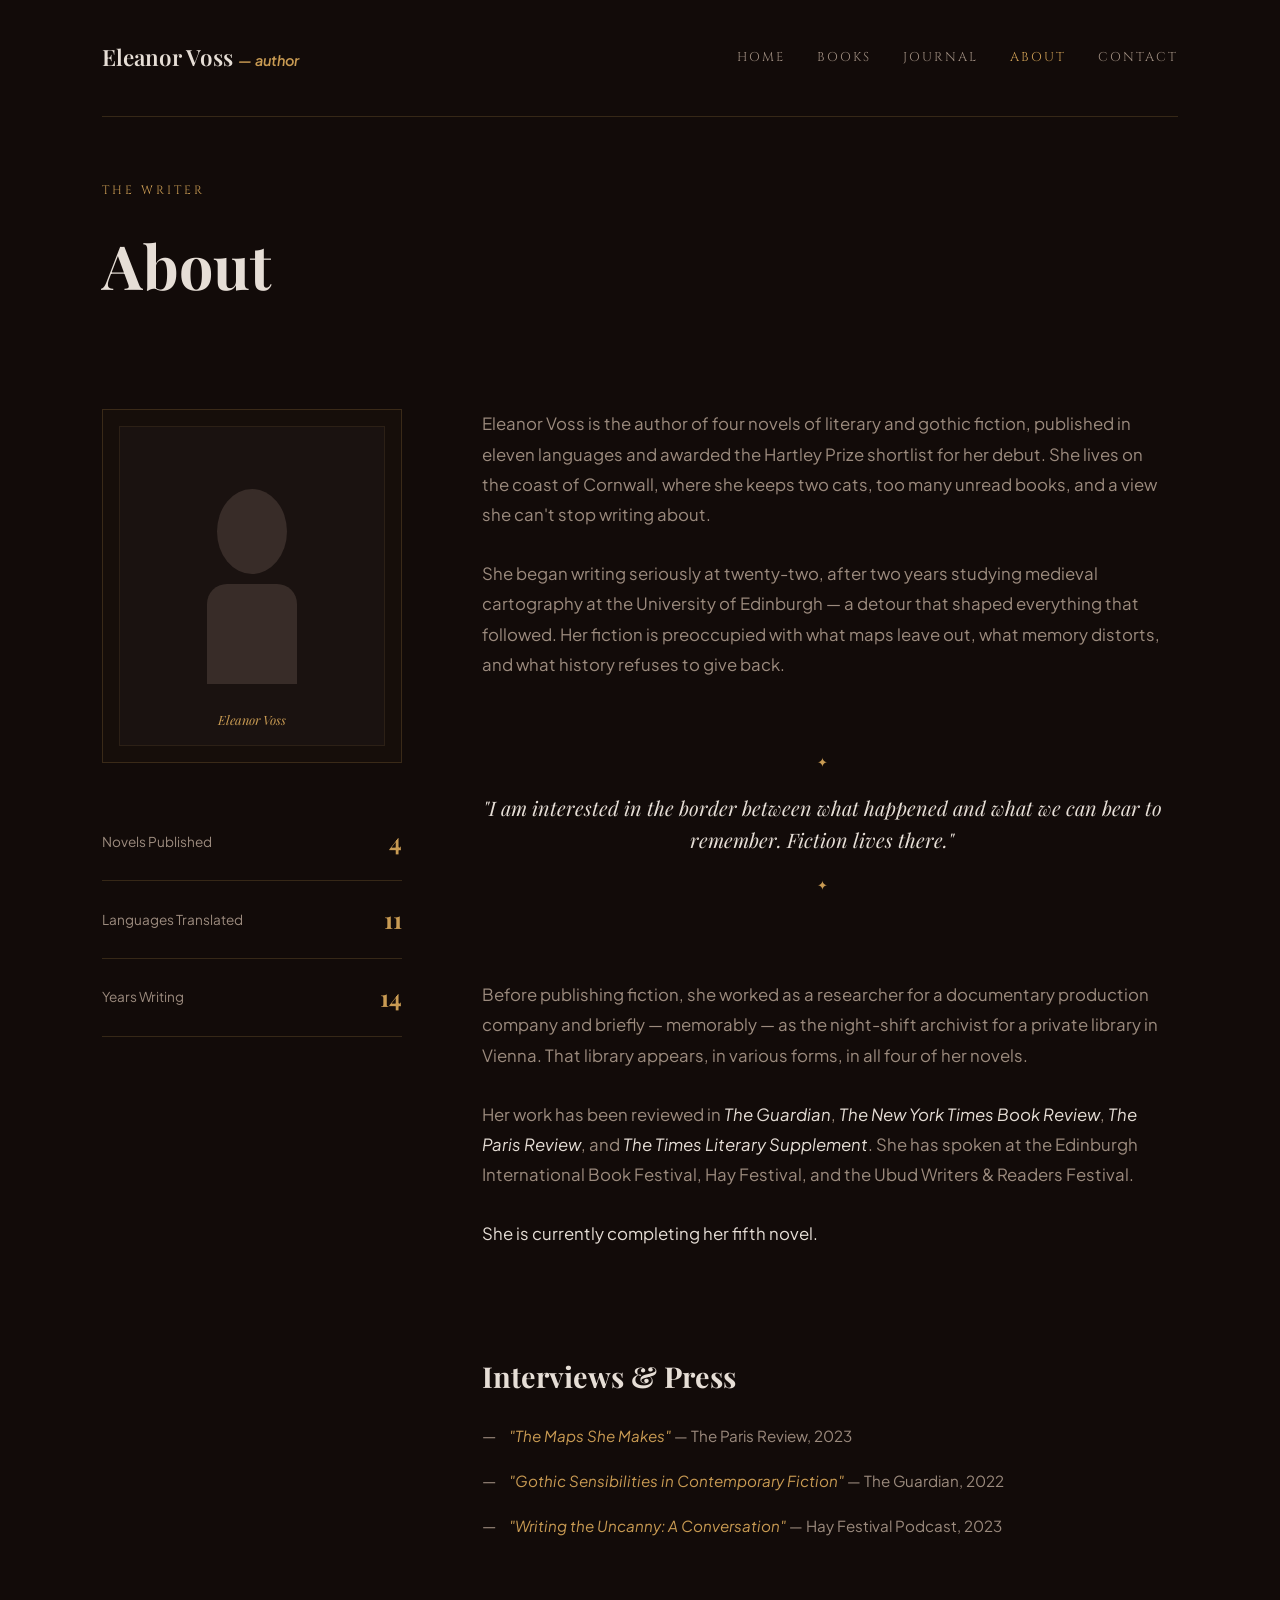
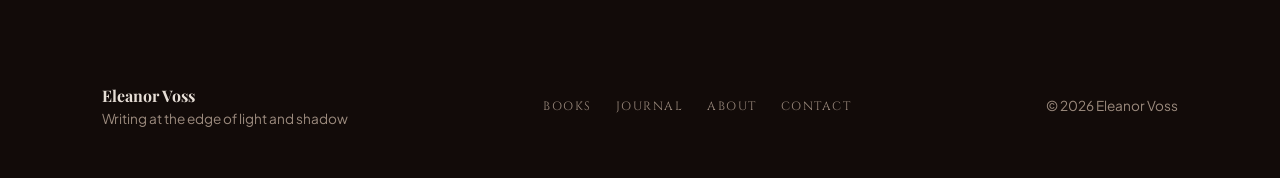
==== about.html @ 57154114 "Add About page and styled layout" ====
<!DOCTYPE html>
<html lang="en">
<head>
    <meta charset="UTF-8">
    <meta name="viewport" content="width=device-width, initial-scale=1.0">
    <title>About — Eleanor Voss</title>
    <link rel="stylesheet" href="style.css">
</head>
<body>

    <!-- Main Navigation Header -->
    <header class="navbar">
        <div class="logo">
            <a href="index.html">Eleanor Voss <span class="subtitle">— author</span></a>
        </div>
        <nav class="nav-links">
            <a href="index.html">HOME</a>
            <a href="books.html">BOOKS</a>
            <a href="journal.html">JOURNAL</a>
            <a href="about.html" class="active">ABOUT</a>
            <a href="contact.html">CONTACT</a>
        </nav>
    </header>

    <main>
        <!-- Page Header -->
        <section class="page-header">
            <span class="eyebrow">THE WRITER</span>
            <h1>About</h1>
        </section>

        <!-- About Layout Grid -->
        <section class="about-grid">
            
            <!-- Left Sidebar: Portrait & Stats -->
            <aside class="about-sidebar">
                <div class="portrait-frame">
                    <div class="portrait-placeholder">
                        <div class="silhouette-head"></div>
                        <div class="silhouette-body"></div>
                        <span class="portrait-label">Eleanor Voss</span>
                    </div>
                </div>

                <div class="stats-container">
                    <div class="stat-item">
                        <span class="stat-label">Novels Published</span>
                        <span class="stat-value">4</span>
                    </div>
                    <div class="stat-item">
                        <span class="stat-label">Languages Translated</span>
                        <span class="stat-value">11</span>
                    </div>
                    <div class="stat-item">
                        <span class="stat-label">Years Writing</span>
                        <span class="stat-value">14</span>
                    </div>
                </div>
            </aside>

            <!-- Right Content: Biography & Press -->
            <article class="about-content">
                <p class="bio-paragraph">
                    Eleanor Voss is the author of four novels of literary and gothic fiction, published in eleven languages and awarded the Hartley Prize shortlist for her debut. She lives on the coast of Cornwall, where she keeps two cats, too many unread books, and a view she can't stop writing about.
                </p>

                <p class="bio-paragraph">
                    She began writing seriously at twenty-two, after two years studying medieval cartography at the University of Edinburgh — a detour that shaped everything that followed. Her fiction is preoccupied with what maps leave out, what memory distorts, and what history refuses to give back.
                </p>

                <!-- Centered Quote Block -->
                <div class="content-quote-block">
                    <span class="divider-icon">✦</span>
                    <blockquote>
                        "I am interested in the border between what happened and what we can bear to remember. Fiction lives there."
                    </blockquote>
                    <span class="divider-icon">✦</span>
                </div>

                <p class="bio-paragraph">
                    Before publishing fiction, she worked as a researcher for a documentary production company and briefly — memorably — as the night-shift archivist for a private library in Vienna. That library appears, in various forms, in all four of her novels.
                </p>

                <p class="bio-paragraph">
                    Her work has been reviewed in <em>The Guardian</em>, <em>The New York Times Book Review</em>, <em>The Paris Review</em>, and <em>The Times Literary Supplement</em>. She has spoken at the Edinburgh International Book Festival, Hay Festival, and the Ubud Writers & Readers Festival.
                </p>

                <p class="bio-paragraph current-project">
                    She is currently completing her fifth novel.
                </p>

                <!-- Press Section -->
                <section class="press-section">
                    <h2>Interviews & Press</h2>
                    <ul class="press-list">
                        <li>
                            <span class="dash">—</span>
                            <a href="#"><em>"The Maps She Makes"</em> — The Paris Review, 2023</a>
                        </li>
                        <li>
                            <span class="dash">—</span>
                            <a href="#"><em>"Gothic Sensibilities in Contemporary Fiction"</em> — The Guardian, 2022</a>
                        </li>
                        <li>
                            <span class="dash">—</span>
                            <a href="#"><em>"Writing the Uncanny: A Conversation"</em> — Hay Festival Podcast, 2023</a>
                        </li>
                    </ul>
                </section>
            </article>

        </section>
    </main>

    <!-- Site Footer -->
    <footer class="site-footer">
        <div class="footer-brand">
            <h3>Eleanor Voss</h3>
            <p>Writing at the edge of light and shadow</p>
        </div>
        <nav class="footer-nav">
            <a href="books.html">BOOKS</a>
            <a href="journal.html">JOURNAL</a>
            <a href="about.html">ABOUT</a>
            <a href="contact.html">CONTACT</a>
        </nav>
        <div class="footer-copyright">
            <p>&copy; 2026 Eleanor Voss</p>
        </div>
    </footer>

</body>
</html>
---- style.css ----
/* Google Fonts Import */
@import url('https://fonts.googleapis.com/css2?family=Cinzel:wght@400;600;700&family=Playfair+Display:ital,wght@0,400;0,600;1,400&family=Plus+Jakarta+Sans:wght@300;400;500&display=swap');

/* Global Reset & Theme Variables */
:root {
    --bg-color: #120b09;
    --card-bg: #1c120e;
    --text-primary: #e6ded6;
    --text-muted: #9c8b7e;
    --accent-gold: #c99b53;
    --accent-gold-hover: #e0b268;
    --border-color: rgba(201, 155, 83, 0.2);
    --font-heading: 'Playfair Display', Georgia, serif;
    --font-subheading: 'Cinzel', serif;
    --font-body: 'Plus Jakarta Sans', sans-serif;
}

* {
    margin: 0;
    padding: 0;
    box-sizing: border-box;
}

body {
    background-color: var(--bg-color);
    color: var(--text-primary);
    font-family: var(--font-body);
    line-height: 1.6;
    padding: 0 8%;
}

a {
    color: inherit;
    text-decoration: none;
    transition: all 0.3s ease;
}

/* Header & Navigation */
.navbar {
    display: flex;
    justify-content: space-between;
    align-items: center;
    padding: 2.5rem 0;
    border-bottom: 1px solid var(--border-color);
}

.logo a {
    font-family: var(--font-heading);
    font-size: 1.4rem;
    font-weight: 600;
}

.logo .subtitle {
    font-family: var(--font-body);
    font-size: 0.9rem;
    color: var(--accent-gold);
    font-style: italic;
}

.nav-links {
    display: flex;
    gap: 2rem;
}

.nav-links a {
    font-family: var(--font-subheading);
    font-size: 0.8rem;
    letter-spacing: 2px;
    color: var(--text-muted);
}

.nav-links a:hover,
.nav-links a.active {
    color: var(--accent-gold);
}

/* Hero Section */
.hero {
    display: grid;
    grid-template-columns: 1.2fr 0.8fr;
    gap: 4rem;
    padding: 5rem 0;
    align-items: center;
}

.eyebrow {
    font-family: var(--font-subheading);
    font-size: 0.75rem;
    letter-spacing: 3px;
    color: var(--accent-gold);
    display: block;
    margin-bottom: 1rem;
}

.hero-text h1 {
    font-family: var(--font-heading);
    font-size: 4.5rem;
    line-height: 1.05;
    margin-bottom: 1.5rem;
    color: var(--text-primary);
}

.bio-intro {
    font-size: 1.1rem;
    color: var(--text-muted);
    max-width: 500px;
    margin-bottom: 2.5rem;
}

.cta-buttons {
    display: flex;
    gap: 1.2rem;
    margin-bottom: 3rem;
}

.btn {
    padding: 0.8rem 1.8rem;
    font-family: var(--font-subheading);
    font-size: 0.75rem;
    letter-spacing: 2px;
    border: 1px solid var(--accent-gold);
    cursor: pointer;
}

.btn-primary {
    background-color: var(--accent-gold);
    color: var(--bg-color);
    font-weight: 700;
}

.btn-primary:hover {
    background-color: var(--accent-gold-hover);
}

.btn-secondary {
    background-color: transparent;
    color: var(--accent-gold);
}

.btn-secondary:hover {
    background-color: rgba(201, 155, 83, 0.1);
}

/* Hero Testimonial */
.hero-testimonial {
    border-top: 1px solid var(--border-color);
    padding-top: 2rem;
    max-width: 450px;
}

.divider-icon {
    color: var(--accent-gold);
    font-size: 0.8rem;
    display: block;
    margin-bottom: 0.8rem;
}

blockquote {
    font-family: var(--font-heading);
    font-style: italic;
    color: var(--text-muted);
    font-size: 1rem;
    margin-bottom: 0.5rem;
}

cite {
    font-size: 0.85rem;
    color: var(--text-muted);
}

/* Hero Featured Book Card */
.featured-card {
    background-color: var(--card-bg);
    border: 1px solid var(--border-color);
    padding: 2rem;
    text-align: center;
    border-radius: 4px;
}

.book-cover-placeholder {
    width: 100%;
    height: 320px;
    background: linear-gradient(135deg, #1b3a30, #0d211a);
    border: 1px dashed var(--accent-gold);
    margin-bottom: 1.5rem;
    border-radius: 2px;
}

.badge {
    background-color: rgba(201, 155, 83, 0.15);
    color: var(--accent-gold);
    font-family: var(--font-subheading);
    font-size: 0.65rem;
    padding: 0.3rem 0.8rem;
    letter-spacing: 2px;
    display: inline-block;
    margin-bottom: 1rem;
}

.featured-card h3 {
    font-family: var(--font-heading);
    font-size: 1.4rem;
    margin-bottom: 0.3rem;
}

.featured-card .category {
    display: block;
    font-size: 0.85rem;
    color: var(--text-muted);
    font-style: italic;
    margin-bottom: 1rem;
}

.read-more {
    font-size: 0.85rem;
    color: var(--accent-gold);
}

/* Works Section */
.works-section {
    padding: 5rem 0;
    border-top: 1px solid var(--border-color);
}

.section-header {
    display: flex;
    justify-content: space-between;
    align-items: flex-end;
    margin-bottom: 3rem;
}

.section-header h2 {
    font-family: var(--font-heading);
    font-size: 2.2rem;
}

.view-all {
    color: var(--accent-gold);
    font-size: 0.85rem;
}

.works-grid {
    display: grid;
    grid-template-columns: repeat(3, 1fr);
    gap: 2rem;
}

.work-card {
    background-color: var(--card-bg);
    border: 1px solid var(--border-color);
    padding: 1.5rem;
    display: flex;
    gap: 1.2rem;
    align-items: center;
}

.card-thumb {
    width: 70px;
    height: 90px;
    background: linear-gradient(135deg, #1f2a44, #0f1626);
    border: 1px solid var(--border-color);
    flex-shrink: 0;
}

.genre {
    font-size: 0.75rem;
    color: var(--accent-gold);
    display: block;
    margin-bottom: 0.2rem;
}

.work-card h4 {
    font-family: var(--font-heading);
    font-size: 1.1rem;
    margin-bottom: 0.3rem;
}

.year {
    font-size: 0.8rem;
    color: var(--text-muted);
}

/* Quote Banner */
.quote-banner {
    text-align: center;
    padding: 6rem 2rem;
    border-top: 1px solid var(--border-color);
    border-bottom: 1px solid var(--border-color);
    margin: 4rem 0;
}

.quote-banner blockquote {
    font-size: 1.8rem;
    max-width: 700px;
    margin: 1rem auto;
    color: var(--text-primary);
}

/* Footer */
.site-footer {
    display: flex;
    justify-content: space-between;
    align-items: center;
    padding: 3rem 0;
    color: var(--text-muted);
    font-size: 0.85rem;
}

.footer-brand h3 {
    font-family: var(--font-heading);
    color: var(--text-primary);
}

.footer-nav {
    display: flex;
    gap: 1.5rem;
}

.footer-nav a {
    font-family: var(--font-subheading);
    font-size: 0.75rem;
    letter-spacing: 1.5px;
}

/* Mobile Responsive */
@media (max-width: 900px) {
    .hero, .works-grid {
        grid-template-columns: 1fr;
    }
    .hero-text h1 {
        font-size: 3rem;
    }
    .site-footer, .navbar {
        flex-direction: column;
        gap: 1.5rem;
        text-align: center;
    }
}

/* ==========================================================================
   BOOKS PAGE SPECIFIC STYLES
   ========================================================================== */

/* Page Header */
.page-header {
    padding: 4rem 0 3rem;
}

.page-header h1 {
    font-family: var(--font-heading);
    font-size: 3.8rem;
    margin-bottom: 1rem;
}

.page-intro {
    font-size: 1.1rem;
    color: var(--text-muted);
    max-width: 550px;
}

/* Books Showcase & Alternating Layout */
.books-showcase {
    display: flex;
    flex-direction: column;
    gap: 6rem;
    padding: 3rem 0;
}

.book-item {
    display: flex;
    align-items: center;
    gap: 4rem;
}

.book-item.reverse {
    flex-direction: row-reverse;
}

/* Book Covers */
.book-cover {
    width: 220px;
    height: 330px;
    flex-shrink: 0;
    border: 1px solid var(--border-color);
    box-shadow: 0 10px 30px rgba(0, 0, 0, 0.5);
    border-radius: 3px;
}

.blue-cover { background: linear-gradient(135deg, #182b3a, #0b151e); }
.crimson-cover { background: linear-gradient(135deg, #3d1419, #1c080a); }
.dark-purple-cover { background: linear-gradient(135deg, #221c38, #0e0a1a); }
.green-cover { background: linear-gradient(135deg, #132b21, #08140e); }

/* Book Details Typography */
.book-details {
    flex: 1;
}

.book-meta-top {
    display: flex;
    align-items: center;
    gap: 1rem;
    font-size: 0.85rem;
    margin-bottom: 0.8rem;
}

.badge-status.available {
    background-color: rgba(46, 117, 89, 0.2);
    color: #4ade80;
    border: 1px solid rgba(74, 222, 128, 0.2);
    padding: 0.2rem 0.6rem;
    font-size: 0.75rem;
    font-family: var(--font-subheading);
}

.badge-status.coming-soon {
    color: var(--accent-gold);
    font-style: italic;
    font-family: var(--font-heading);
    font-size: 0.85rem;
}

.book-genre {
    color: var(--accent-gold);
    font-style: italic;
    font-family: var(--font-heading);
}

.book-year {
    color: var(--text-muted);
}

.book-details h2 {
    font-family: var(--font-heading);
    font-size: 2.4rem;
    margin-bottom: 1rem;
}

.book-synopsis {
    color: var(--text-muted);
    font-size: 0.95rem;
    line-height: 1.7;
    margin-bottom: 1.5rem;
    max-width: 650px;
}

/* Tag Pills */
.book-tags {
    display: flex;
    flex-wrap: wrap;
    gap: 0.5rem;
    margin-bottom: 2rem;
}

.tag {
    background-color: rgba(255, 255, 255, 0.03);
    border: 1px solid rgba(255, 255, 255, 0.08);
    color: var(--text-muted);
    font-size: 0.75rem;
    padding: 0.3rem 0.8rem;
    font-style: italic;
    font-family: var(--font-heading);
}

/* Action Buttons */
.book-actions {
    display: flex;
    gap: 1rem;
}

.btn-outline {
    background: transparent;
    border: 1px solid rgba(255, 255, 255, 0.15);
    color: var(--text-primary);
    font-family: var(--font-subheading);
    font-size: 0.75rem;
    padding: 0.8rem 1.5rem;
    letter-spacing: 1.5px;
}

.btn-outline:hover {
    border-color: var(--accent-gold);
    color: var(--accent-gold);
}

/* Forthcoming Section */
.forthcoming-section {
    padding: 5rem 0;
}

.section-divider-title {
    text-align: center;
    border-bottom: 1px solid var(--border-color);
    line-height: 0.1em;
    margin: 3rem 0 4rem;
}

.section-divider-title span {
    background: var(--bg-color);
    padding: 0 1.5rem;
    font-family: var(--font-subheading);
    color: var(--accent-gold);
    font-size: 0.8rem;
    letter-spacing: 3px;
}

.forthcoming-card {
    background-color: var(--card-bg);
    border: 1px solid var(--border-color);
    padding: 2.5rem;
    display: flex;
    gap: 2.5rem;
    align-items: center;
    max-width: 800px;
}

.forthcoming-meta {
    display: block;
    color: var(--accent-gold);
    font-style: italic;
    font-size: 0.85rem;
    margin-bottom: 1rem;
}

/* Responsive adjustments */
@media (max-width: 850px) {
    .book-item, 
    .book-item.reverse, 
    .forthcoming-card {
        flex-direction: column;
        align-items: flex-start;
        gap: 2rem;
    }
}

/* ==========================================================================
   JOURNAL PAGE SPECIFIC STYLES
   ========================================================================== */

.journal-feed {
    padding: 2rem 0 6rem;
}

.journal-entry {
    display: grid;
    grid-template-columns: 120px 1fr 40px;
    gap: 2rem;
    align-items: start;
    padding: 3rem 0;
    border-bottom: 1px solid var(--border-color);
    transition: background-color 0.3s ease;
}

.journal-entry:first-child {
    border-top: 1px solid var(--border-color);
}

/* Date Column */
.entry-date {
    display: flex;
    flex-direction: column;
    font-family: var(--font-heading);
    font-size: 0.9rem;
    color: var(--text-muted);
}

.entry-date .year {
    font-size: 0.8rem;
    color: rgba(156, 139, 126, 0.6);
}

/* Content Column */
.entry-content h2 {
    font-family: var(--font-heading);
    font-size: 1.8rem;
    margin: 0.8rem 0;
}

.entry-content h2 a {
    color: var(--text-primary);
}

.entry-content h2 a:hover {
    color: var(--accent-gold);
}

.entry-excerpt {
    color: var(--text-muted);
    font-size: 0.95rem;
    line-height: 1.7;
    max-width: 680px;
}

/* Arrow Column */
.entry-arrow {
    text-align: right;
    padding-top: 1rem;
}

.entry-arrow a {
    font-size: 1.2rem;
    color: var(--text-muted);
}

.journal-entry:hover .entry-arrow a {
    color: var(--accent-gold);
}

/* Responsive Layout */
@media (max-width: 768px) {
    .journal-entry {
        grid-template-columns: 1fr;
        gap: 1rem;
    }

    .entry-arrow {
        display: none;
    }
}

/* ==========================================================================
   ABOUT PAGE SPECIFIC STYLES
   ========================================================================== */

.about-grid {
    display: grid;
    grid-template-columns: 300px 1fr;
    gap: 5rem;
    padding: 2rem 0 6rem;
}

/* Sidebar Portrait & Frame */
.portrait-frame {
    border: 1px solid var(--border-color);
    padding: 1rem;
    background-color: rgba(28, 18, 14, 0.4);
    margin-bottom: 2.5rem;
}

.portrait-placeholder {
    width: 100%;
    height: 320px;
    background-color: #1a1210;
    border: 1px solid rgba(201, 155, 83, 0.1);
    display: flex;
    flex-direction: column;
    align-items: center;
    justify-content: center;
    position: relative;
    overflow: hidden;
}

.silhouette-head {
    width: 70px;
    height: 85px;
    background-color: #382c28;
    border-radius: 50%;
    margin-bottom: 10px;
}

.silhouette-body {
    width: 90px;
    height: 100px;
    background-color: #382c28;
    border-radius: 20px 20px 0 0;
}

.portrait-label {
    position: absolute;
    bottom: 15px;
    font-family: var(--font-heading);
    font-style: italic;
    font-size: 0.8rem;
    color: var(--accent-gold);
}

/* Stats Counter Container */
.stats-container {
    display: flex;
    flex-direction: column;
}

.stat-item {
    display: flex;
    justify-content: space-between;
    align-items: center;
    padding: 1.2rem 0;
    border-bottom: 1px solid var(--border-color);
}

.stat-label {
    font-size: 0.85rem;
    color: var(--text-muted);
}

.stat-value {
    font-family: var(--font-heading);
    font-size: 1.5rem;
    font-weight: 700;
    color: var(--accent-gold);
}

/* Bio Content Typography */
.about-content {
    max-width: 680px;
}

.bio-paragraph {
    color: var(--text-muted);
    font-size: 1.05rem;
    line-height: 1.8;
    margin-bottom: 1.8rem;
}

.bio-paragraph em {
    color: var(--text-primary);
    font-style: italic;
}

.current-project {
    color: var(--text-primary);
}

/* Centered Quote Block */
.content-quote-block {
    text-align: center;
    margin: 3.5rem 0;
    padding: 1rem 0;
}

.content-quote-block blockquote {
    font-family: var(--font-heading);
    font-style: italic;
    font-size: 1.25rem;
    color: var(--text-primary);
    line-height: 1.6;
    margin: 1.2rem 0;
}

/* Interviews & Press Section */
.press-section {
    margin-top: 4rem;
    padding-top: 2.5rem;
}

.press-section h2 {
    font-family: var(--font-heading);
    font-size: 1.8rem;
    margin-bottom: 1.5rem;
}

.press-list {
    list-style: none;
    display: flex;
    flex-direction: column;
    gap: 1.2rem;
}

.press-list li {
    display: flex;
    gap: 0.8rem;
    align-items: baseline;
}

.press-list .dash {
    color: var(--text-muted);
}

.press-list a {
    color: var(--text-muted);
    font-size: 0.95rem;
    transition: color 0.3s ease;
}

.press-list a em {
    font-style: italic;
    color: var(--accent-gold);
}

.press-list a:hover {
    color: var(--text-primary);
}

/* Responsive Grid */
@media (max-width: 850px) {
    .about-grid {
        grid-template-columns: 1fr;
        gap: 3rem;
    }
}
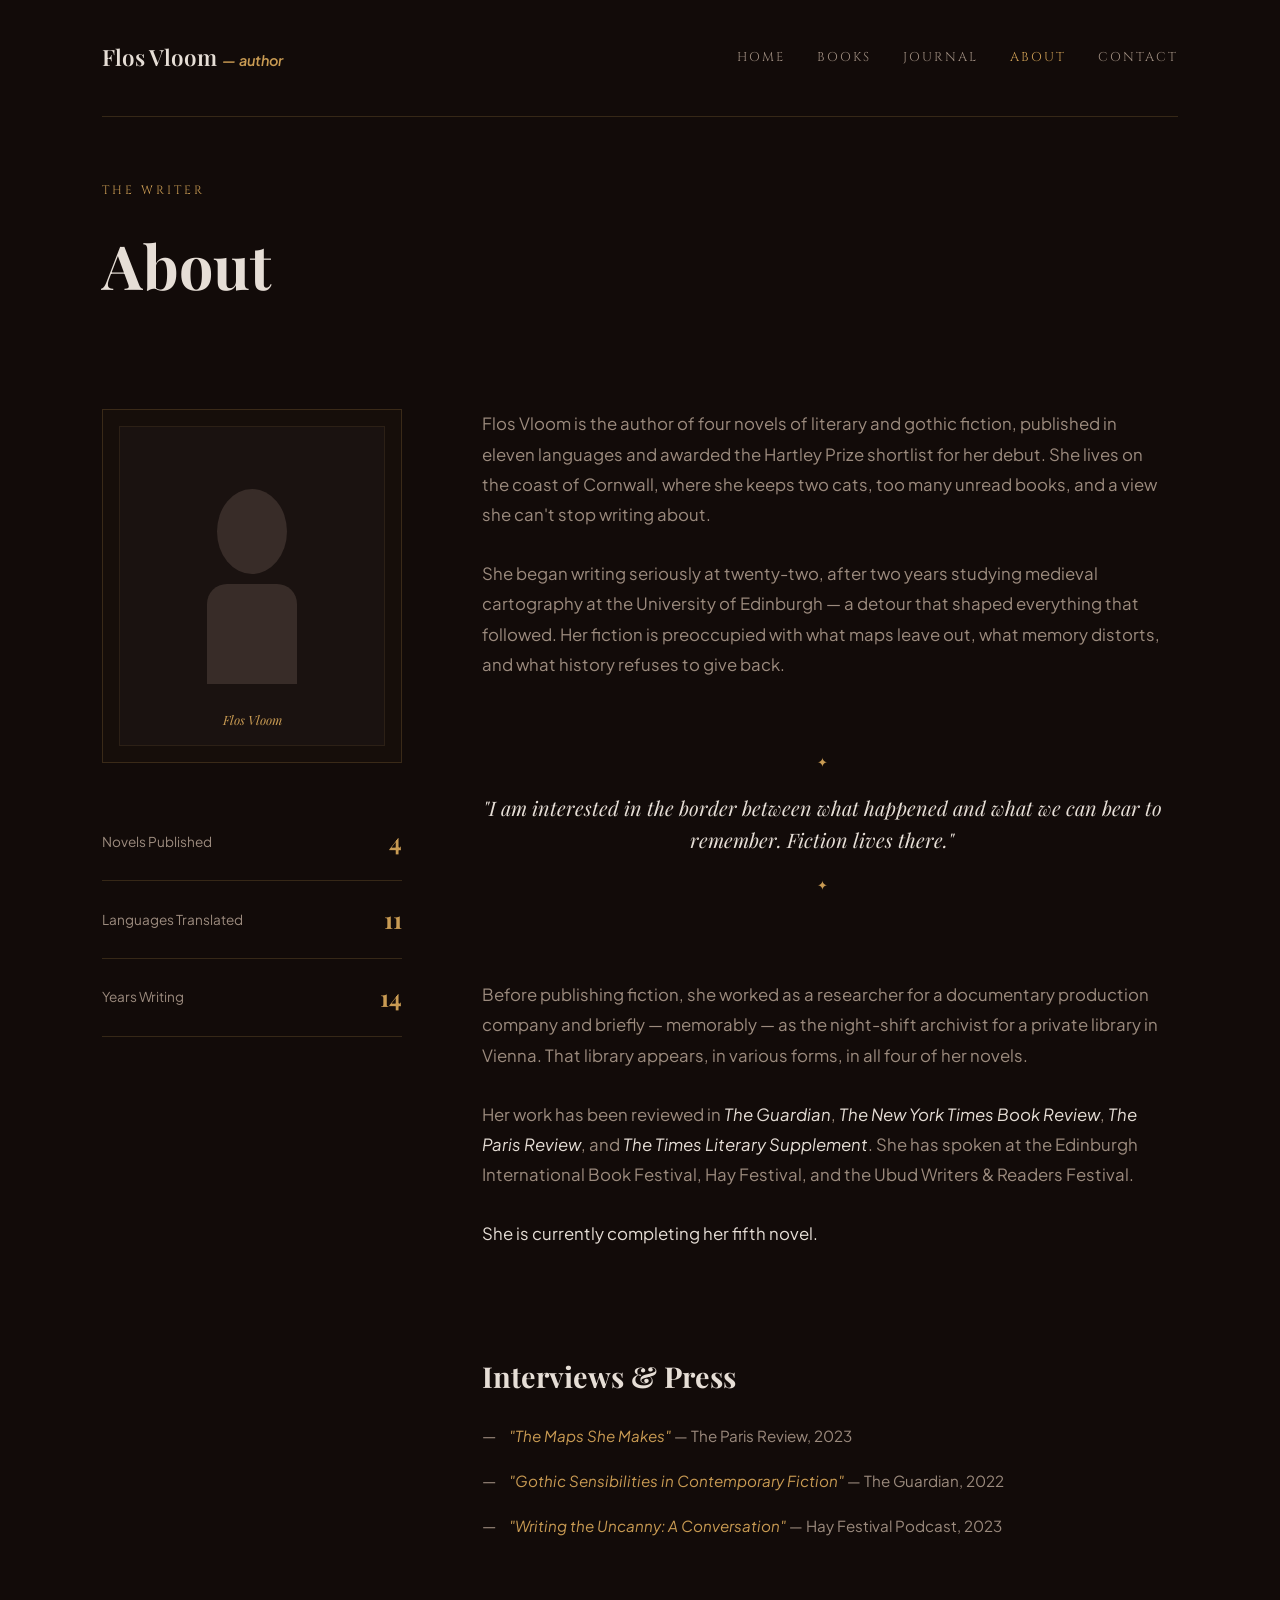
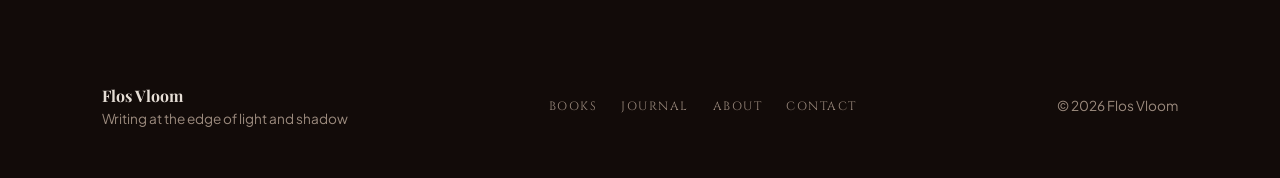
==== commit a5608e9a: "Update site contents" ====
--- a/about.html
+++ b/about.html
@@ -3,7 +3,7 @@
 <head>
     <meta charset="UTF-8">
     <meta name="viewport" content="width=device-width, initial-scale=1.0">
-    <title>About — Eleanor Voss</title>
+    <title>About — Flos Vloom</title>
     <link rel="stylesheet" href="style.css">
 </head>
 <body>
@@ -11,7 +11,7 @@
     <!-- Main Navigation Header -->
     <header class="navbar">
         <div class="logo">
-            <a href="index.html">Eleanor Voss <span class="subtitle">— author</span></a>
+            <a href="index.html">Flos Vloom <span class="subtitle">— author</span></a>
         </div>
         <nav class="nav-links">
             <a href="index.html">HOME</a>
@@ -38,7 +38,7 @@
                     <div class="portrait-placeholder">
                         <div class="silhouette-head"></div>
                         <div class="silhouette-body"></div>
-                        <span class="portrait-label">Eleanor Voss</span>
+                        <span class="portrait-label">Flos Vloom</span>
                     </div>
                 </div>
 
@@ -61,7 +61,7 @@
             <!-- Right Content: Biography & Press -->
             <article class="about-content">
                 <p class="bio-paragraph">
-                    Eleanor Voss is the author of four novels of literary and gothic fiction, published in eleven languages and awarded the Hartley Prize shortlist for her debut. She lives on the coast of Cornwall, where she keeps two cats, too many unread books, and a view she can't stop writing about.
+                    Flos Vloom is the author of four novels of literary and gothic fiction, published in eleven languages and awarded the Hartley Prize shortlist for her debut. She lives on the coast of Cornwall, where she keeps two cats, too many unread books, and a view she can't stop writing about.
                 </p>
 
                 <p class="bio-paragraph">
@@ -115,7 +115,7 @@
     <!-- Site Footer -->
     <footer class="site-footer">
         <div class="footer-brand">
-            <h3>Eleanor Voss</h3>
+            <h3>Flos Vloom</h3>
             <p>Writing at the edge of light and shadow</p>
         </div>
         <nav class="footer-nav">
@@ -125,7 +125,7 @@
             <a href="contact.html">CONTACT</a>
         </nav>
         <div class="footer-copyright">
-            <p>&copy; 2026 Eleanor Voss</p>
+            <p>&copy; 2026 Flos Vloom</p>
         </div>
     </footer>
 
--- a/style.css
+++ b/style.css
@@ -787,4 +787,163 @@
         grid-template-columns: 1fr;
         gap: 3rem;
     }
+}
+
+/* ==========================================================================
+   CONTACT PAGE SPECIFIC STYLES
+   ========================================================================== */
+
+.contact-grid {
+    display: grid;
+    grid-template-columns: 340px 1fr;
+    gap: 5rem;
+    padding: 2rem 0 6rem;
+}
+
+/* Left Info Column */
+.contact-intro {
+    color: var(--text-primary);
+    font-size: 1.05rem;
+    line-height: 1.7;
+    margin-bottom: 1.2rem;
+}
+
+.contact-subtext {
+    color: var(--text-muted);
+    font-size: 0.9rem;
+    line-height: 1.6;
+    margin-bottom: 3rem;
+}
+
+.info-block {
+    margin-bottom: 2rem;
+    padding-bottom: 1rem;
+    border-bottom: 1px solid var(--border-color);
+}
+
+.info-label {
+    display: block;
+    font-family: var(--font-subheading);
+    font-size: 0.75rem;
+    letter-spacing: 2px;
+    color: var(--accent-gold);
+    font-style: italic;
+    margin-bottom: 0.4rem;
+}
+
+.info-value {
+    color: var(--text-muted);
+    font-size: 0.95rem;
+}
+
+a.info-value:hover {
+    color: var(--accent-gold);
+}
+
+.quote-callout {
+    border-left: 1px solid var(--border-color);
+    padding-left: 1.2rem;
+    margin-top: 3.5rem;
+}
+
+.quote-callout blockquote {
+    font-family: var(--font-heading);
+    font-style: italic;
+    color: var(--text-muted);
+    font-size: 0.95rem;
+}
+
+/* Form Layout & Field Styles */
+.contact-form {
+    display: flex;
+    flex-direction: column;
+    gap: 1.8rem;
+}
+
+.form-row {
+    display: grid;
+    grid-template-columns: 1fr 1fr;
+    gap: 1.5rem;
+}
+
+.form-group {
+    display: flex;
+    flex-direction: column;
+    gap: 0.6rem;
+}
+
+.form-group label {
+    font-family: var(--font-heading);
+    font-style: italic;
+    color: var(--accent-gold);
+    font-size: 0.9rem;
+}
+
+.form-group input,
+.form-group select,
+.form-group textarea {
+    background-color: rgba(28, 18, 14, 0.6);
+    border: 1px solid rgba(201, 155, 83, 0.2);
+    color: var(--text-primary);
+    font-family: var(--font-body);
+    font-size: 0.95rem;
+    padding: 0.9rem 1.2rem;
+    border-radius: 2px;
+    outline: none;
+    transition: border-color 0.3s ease, background-color 0.3s ease;
+}
+
+.form-group input::placeholder,
+.form-group textarea::placeholder {
+    color: rgba(156, 139, 126, 0.3);
+    font-style: italic;
+}
+
+.form-group input:focus,
+.form-group select:focus,
+.form-group textarea:focus {
+    border-color: var(--accent-gold);
+    background-color: rgba(28, 18, 14, 0.9);
+}
+
+/* Custom Dropdown Arrow */
+.form-group select {
+    appearance: none;
+    -webkit-appearance: none;
+    background-image: url("data:image/svg+xml;utf8,<svg fill='%23c99b53' height='24' viewBox='0 0 24 24' width='24' xmlns='http://www.w3.org/2000/svg'><path d='M7 10l5 5 5-5z'/></svg>");
+    background-repeat: no-repeat;
+    background-position: right 1rem center;
+    background-size: 1.2rem;
+    cursor: pointer;
+}
+
+.form-group select option {
+    background-color: var(--card-bg);
+    color: var(--text-primary);
+}
+
+/* Submit Button & Icon */
+.submit-btn {
+    align-self: flex-start;
+    display: inline-flex;
+    align-items: center;
+    gap: 0.6rem;
+    margin-top: 1rem;
+    padding: 1rem 2rem;
+}
+
+.send-icon {
+    transform: rotate(-20deg);
+}
+
+/* Responsive Styles */
+@media (max-width: 850px) {
+    .contact-grid {
+        grid-template-columns: 1fr;
+        gap: 3rem;
+    }
+
+    .form-row {
+        grid-template-columns: 1fr;
+    }
 }
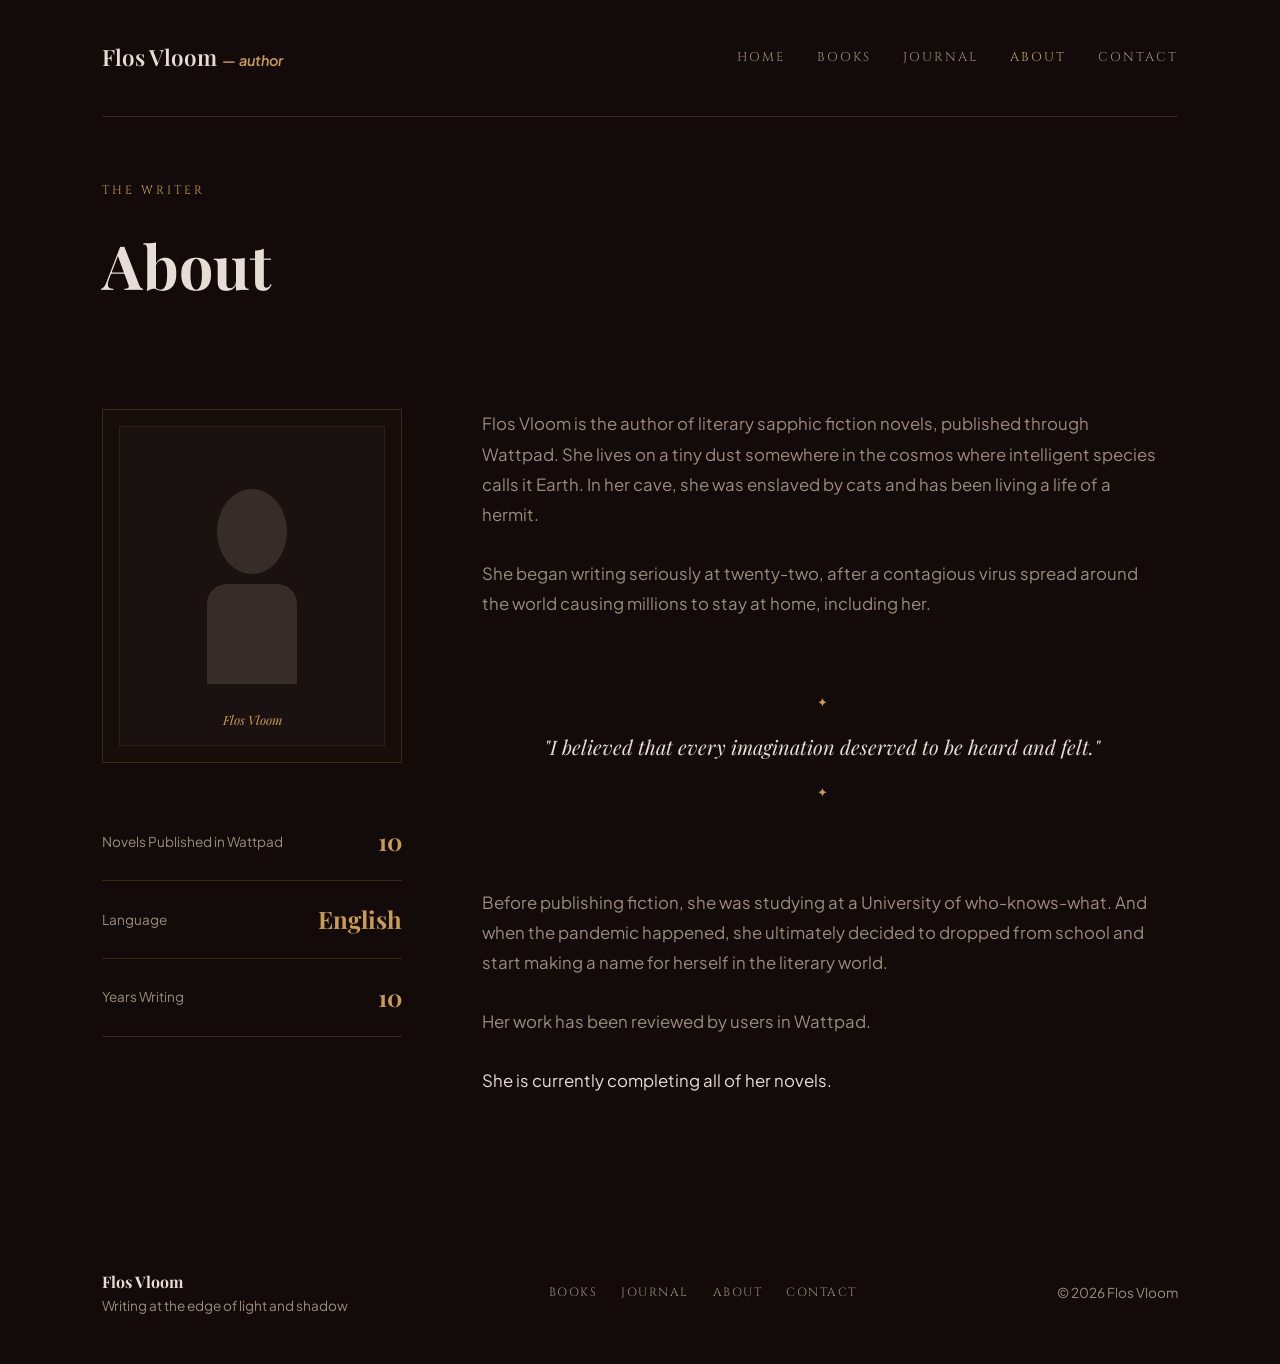
==== commit 5575e246: "Update content" ====
--- a/about.html
+++ b/about.html
@@ -44,16 +44,16 @@
 
                 <div class="stats-container">
                     <div class="stat-item">
-                        <span class="stat-label">Novels Published</span>
-                        <span class="stat-value">4</span>
+                        <span class="stat-label">Novels Published in Wattpad</span>
+                        <span class="stat-value">10</span>
                     </div>
                     <div class="stat-item">
-                        <span class="stat-label">Languages Translated</span>
-                        <span class="stat-value">11</span>
+                        <span class="stat-label">Language</span>
+                        <span class="stat-value">English</span>
                     </div>
                     <div class="stat-item">
                         <span class="stat-label">Years Writing</span>
-                        <span class="stat-value">14</span>
+                        <span class="stat-value">10</span>
                     </div>
                 </div>
             </aside>
@@ -61,52 +61,36 @@
             <!-- Right Content: Biography & Press -->
             <article class="about-content">
                 <p class="bio-paragraph">
-                    Flos Vloom is the author of four novels of literary and gothic fiction, published in eleven languages and awarded the Hartley Prize shortlist for her debut. She lives on the coast of Cornwall, where she keeps two cats, too many unread books, and a view she can't stop writing about.
+                    Flos Vloom is the author of literary sapphic fiction novels, published through Wattpad. 
+                    She lives on a tiny dust somewhere in the cosmos where intelligent species calls it Earth. 
+                    In her cave, she was enslaved by cats and has been living a life of a hermit.
                 </p>
 
                 <p class="bio-paragraph">
-                    She began writing seriously at twenty-two, after two years studying medieval cartography at the University of Edinburgh — a detour that shaped everything that followed. Her fiction is preoccupied with what maps leave out, what memory distorts, and what history refuses to give back.
+                    She began writing seriously at twenty-two, after a contagious virus spread around the world causing millions to stay at home, including her. 
+                
                 </p>
 
                 <!-- Centered Quote Block -->
                 <div class="content-quote-block">
                     <span class="divider-icon">✦</span>
                     <blockquote>
-                        "I am interested in the border between what happened and what we can bear to remember. Fiction lives there."
+                        "I believed that every imagination deserved to be heard and felt."
                     </blockquote>
                     <span class="divider-icon">✦</span>
                 </div>
 
                 <p class="bio-paragraph">
-                    Before publishing fiction, she worked as a researcher for a documentary production company and briefly — memorably — as the night-shift archivist for a private library in Vienna. That library appears, in various forms, in all four of her novels.
+                    Before publishing fiction, she was studying at a University of who-knows-what. And when the pandemic happened, 
+                    she ultimately decided to dropped from school and start making a name for herself in the literary world.</p>
+
+                <p class="bio-paragraph">
+                    Her work has been reviewed by users in Wattpad.</p>
+
+                <p class="bio-paragraph current-project">
+                    She is currently completing all of her novels.
                 </p>
 
-                <p class="bio-paragraph">
-                    Her work has been reviewed in <em>The Guardian</em>, <em>The New York Times Book Review</em>, <em>The Paris Review</em>, and <em>The Times Literary Supplement</em>. She has spoken at the Edinburgh International Book Festival, Hay Festival, and the Ubud Writers & Readers Festival.
-                </p>
-
-                <p class="bio-paragraph current-project">
-                    She is currently completing her fifth novel.
-                </p>
-
-                <!-- Press Section -->
-                <section class="press-section">
-                    <h2>Interviews & Press</h2>
-                    <ul class="press-list">
-                        <li>
-                            <span class="dash">—</span>
-                            <a href="#"><em>"The Maps She Makes"</em> — The Paris Review, 2023</a>
-                        </li>
-                        <li>
-                            <span class="dash">—</span>
-                            <a href="#"><em>"Gothic Sensibilities in Contemporary Fiction"</em> — The Guardian, 2022</a>
-                        </li>
-                        <li>
-                            <span class="dash">—</span>
-                            <a href="#"><em>"Writing the Uncanny: A Conversation"</em> — Hay Festival Podcast, 2023</a>
-                        </li>
-                    </ul>
-                </section>
             </article>
 
         </section>
--- a/style.css
+++ b/style.css
@@ -946,4 +946,229 @@
     .form-row {
         grid-template-columns: 1fr;
     }
+}
+
+/* ==========================================================================
+   CONTACT SUCCESS SCREEN STYLES
+   ========================================================================== */
+
+.contact-success {
+    display: flex;
+    flex-direction: column;
+    align-items: center;
+    justify-content: center;
+    text-align: center;
+    padding: 8rem 1rem 12rem;
+    min-height: 50vh;
+}
+
+.success-icon-circle {
+    width: 52px;
+    height: 52px;
+    border-radius: 50%;
+    border: 1px solid rgba(74, 222, 128, 0.3);
+    background-color: rgba(74, 222, 128, 0.05);
+    color: #4ade80;
+    display: flex;
+    align-items: center;
+    justify-content: center;
+    margin-bottom: 2rem;
+}
+
+.contact-success h2 {
+    font-family: var(--font-heading);
+    font-size: 2.4rem;
+    margin-bottom: 1rem;
+    color: var(--text-primary);
+}
+
+.contact-success p {
+    color: var(--text-muted);
+    font-size: 0.98rem;
+    max-width: 480px;
+    margin-bottom: 2.5rem;
+    line-height: 1.6;
+}
+
+#send-another-btn {
+    font-family: var(--font-subheading);
+    font-size: 0.7rem;
+    letter-spacing: 2px;
+    padding: 0.8rem 1.8rem;
+    background: transparent;
+    border: 1px solid rgba(201, 155, 83, 0.3);
+    color: var(--text-muted);
+    cursor: pointer;
+    transition: all 0.3s ease;
+}
+
+#send-another-btn:hover {
+    border-color: var(--accent-gold);
+    color: var(--accent-gold);
+}
+
+/* ==========================================================================
+   ARTICLE / SINGLE POST SPECIFIC STYLES
+   ========================================================================== */
+
+.article-container {
+    max-width: 720px;
+    margin: 0 auto;
+    padding: 3rem 0 6rem;
+}
+
+.back-link {
+    display: inline-block;
+    color: var(--accent-gold);
+    font-size: 0.85rem;
+    margin-bottom: 2rem;
+    font-family: var(--font-subheading);
+    letter-spacing: 1px;
+}
+
+.article-meta {
+    font-size: 0.85rem;
+    color: var(--text-muted);
+    margin-bottom: 1rem;
+    display: flex;
+    gap: 0.5rem;
+    align-items: center;
+}
+
+.meta-dot {
+    color: var(--accent-gold);
+}
+
+.article-title {
+    font-family: var(--font-heading);
+    font-size: 3.2rem;
+    line-height: 1.15;
+    color: var(--text-primary);
+    margin-bottom: 1.5rem;
+}
+
+.article-body {
+    margin-top: 3rem;
+    font-size: 1.1rem;
+    line-height: 1.85;
+    color: var(--text-primary);
+}
+
+.article-body p {
+    margin-bottom: 1.8rem;
+    color: #d1c7bd;
+}
+
+.lead-paragraph {
+    font-size: 1.25rem;
+    color: var(--text-primary) !important;
+    font-family: var(--font-heading);
+    font-style: italic;
+    line-height: 1.6;
+}
+
+.article-body h3 {
+    font-family: var(--font-heading);
+    font-size: 1.8rem;
+    color: var(--text-primary);
+    margin: 2.5rem 0 1rem;
+}
+
+.article-quote {
+    border-left: 2px solid var(--accent-gold);
+    padding-left: 1.5rem;
+    margin: 2.5rem 0;
+    font-family: var(--font-heading);
+    font-style: italic;
+    font-size: 1.35rem;
+    color: var(--accent-gold);
+    line-height: 1.5;
+}
+
+.article-footer {
+    margin-top: 4rem;
+    padding-top: 2.5rem;
+    border-top: 1px solid var(--border-color);
+    display: flex;
+    justify-content: space-between;
+    align-items: center;
+}
+
+.author-card h4 {
+    font-family: var(--font-heading);
+    font-size: 1.1rem;
+    color: var(--text-primary);
+}
+
+.author-card p {
+    font-size: 0.85rem;
+    color: var(--text-muted);
+}
+
+/* ==========================================================================
+   NOVEL & CHAPTER READER SPECIFIC STYLES
+   ========================================================================== */
+
+/* Chapter Top & Bottom Navigation Bar */
+.chapter-nav {
+    display: flex;
+    justify-content: space-between;
+    align-items: center;
+    gap: 1rem;
+    margin: 2.5rem 0;
+    padding: 1rem 0;
+    border-top: 1px solid var(--border-color);
+    border-bottom: 1px solid var(--border-color);
+}
+
+.chapter-nav .btn {
+    font-size: 0.75rem;
+    padding: 0.6rem 1.2rem;
+}
+
+.chapter-nav .btn-disabled {
+    opacity: 0.3;
+    pointer-events: none;
+    border-color: var(--text-muted);
+    color: var(--text-muted);
+}
+
+/* Reader Typography Optimization */
+.chapter-body p {
+    font-size: 1.15rem;
+    line-height: 1.9;
+    margin-bottom: 1.8rem;
+    color: #d1c7bd;
+}
+
+/* Table of Contents List Layout */
+.chapter-list {
+    list-style: none;
+    display: flex;
+    flex-direction: column;
+    gap: 0.8rem;
+    margin-top: 1.5rem;
+}
+
+.chapter-list li a {
+    display: flex;
+    justify-content: space-between;
+    align-items: center;
+    padding: 1rem 1.2rem;
+    background-color: var(--card-bg);
+    border: 1px solid var(--border-color);
+    color: var(--text-primary);
+    border-radius: 2px;
+    transition: all 0.3s ease;
+}
+
+.chapter-list li a:hover {
+    border-color: var(--accent-gold);
+    color: var(--accent-gold);
+    transform: translateX(4px);
+}
+
+.chapter-list .chapter-date {
+    font-size: 0.8rem;
+    color: var(--text-muted);
 }
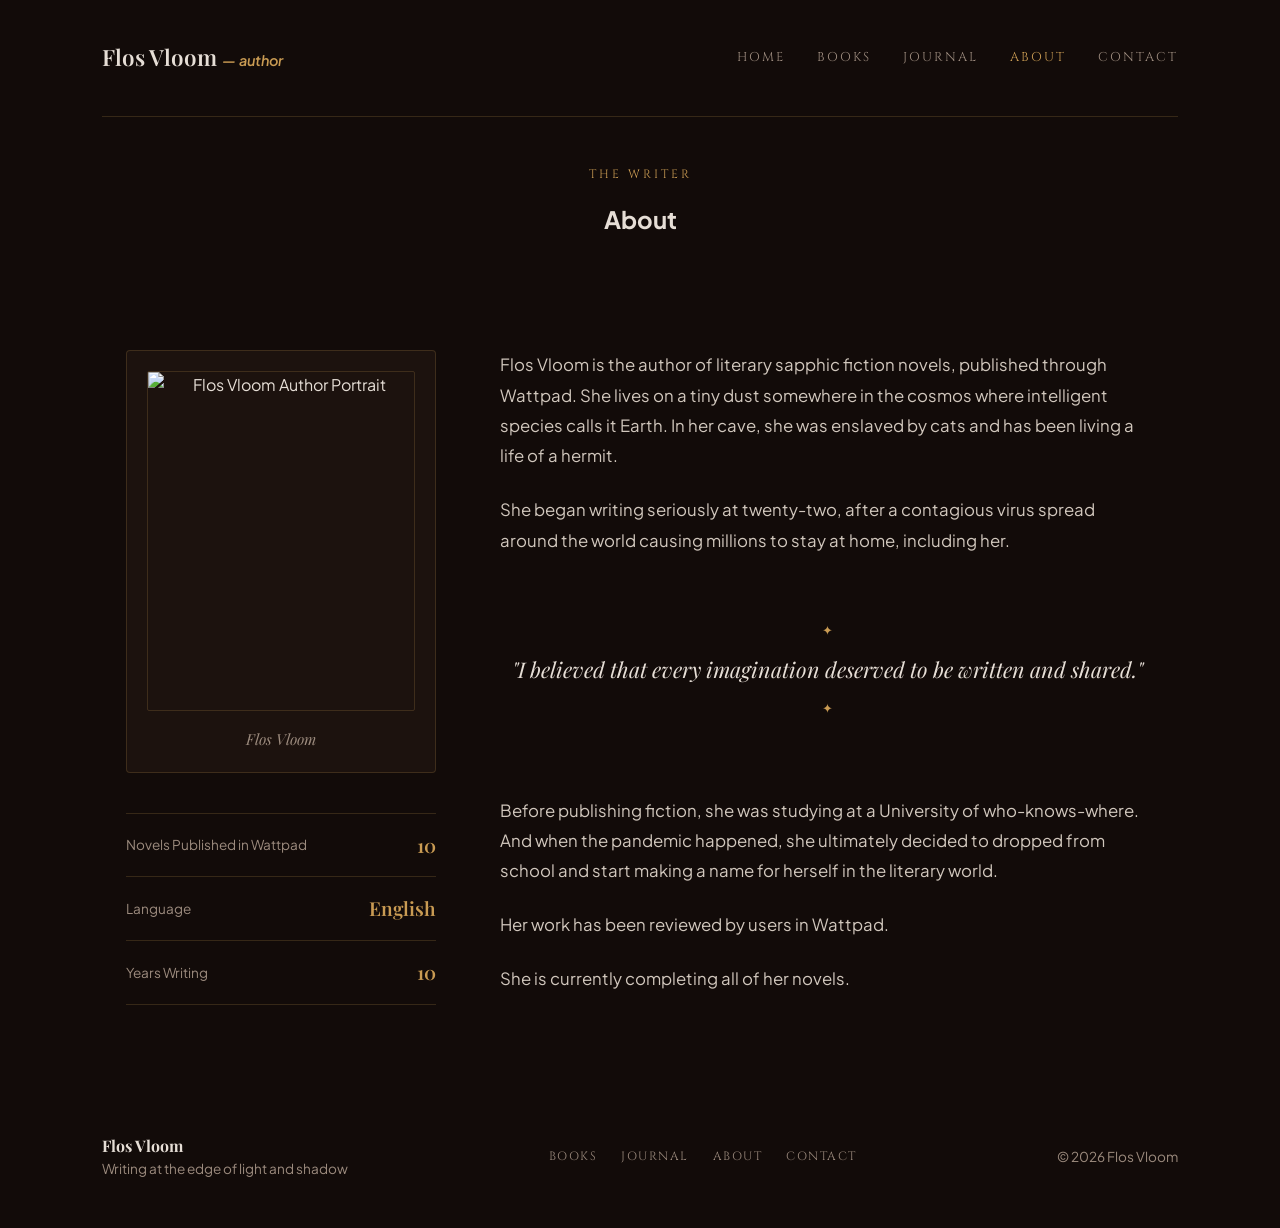
==== commit e022e64f: "Update about page portrait frame and layout styling" ====
--- a/about.html
+++ b/about.html
@@ -4,7 +4,7 @@
     <meta charset="UTF-8">
     <meta name="viewport" content="width=device-width, initial-scale=1.0">
     <title>About — Flos Vloom</title>
-    <link rel="stylesheet" href="style.css">
+    <link rel="stylesheet" href="/style.css">
 </head>
 <body>
 
@@ -35,11 +35,9 @@
             <!-- Left Sidebar: Portrait & Stats -->
             <aside class="about-sidebar">
                 <div class="portrait-frame">
-                    <div class="portrait-placeholder">
-                        <div class="silhouette-head"></div>
-                        <div class="silhouette-body"></div>
-                        <span class="portrait-label">Flos Vloom</span>
-                    </div>
+                    <!-- Author Image -->
+                    <img src="/novels/photos/author-portrait.jpg" alt="Flos Vloom Author Portrait">
+                    <span class="portrait-label">Flos Vloom</span>
                 </div>
 
                 <div class="stats-container">
@@ -67,30 +65,30 @@
                 </p>
 
                 <p class="bio-paragraph">
-                    She began writing seriously at twenty-two, after a contagious virus spread around the world causing millions to stay at home, including her. 
-                
+                    She began writing seriously at twenty-two, after a contagious virus spread around the world causing millions to stay at home, including her.
                 </p>
 
                 <!-- Centered Quote Block -->
                 <div class="content-quote-block">
                     <span class="divider-icon">✦</span>
                     <blockquote>
-                        "I believed that every imagination deserved to be heard and felt."
+                        "I believed that every imagination deserved to be written and shared."
                     </blockquote>
                     <span class="divider-icon">✦</span>
                 </div>
 
                 <p class="bio-paragraph">
-                    Before publishing fiction, she was studying at a University of who-knows-what. And when the pandemic happened, 
-                    she ultimately decided to dropped from school and start making a name for herself in the literary world.</p>
+                    Before publishing fiction, she was studying at a University of who-knows-where. And when the pandemic happened, 
+                    she ultimately decided to dropped from school and start making a name for herself in the literary world.
+                </p>
 
                 <p class="bio-paragraph">
-                    Her work has been reviewed by users in Wattpad.</p>
+                    Her work has been reviewed by users in Wattpad.
+                </p>
 
                 <p class="bio-paragraph current-project">
                     She is currently completing all of her novels.
                 </p>
-
             </article>
 
         </section>
--- a/style.css
+++ b/style.css
@@ -239,44 +239,98 @@
     font-size: 0.85rem;
 }
 
+/* ==========================================================================
+   FEATURED WORKS / NOVELS SECTION (VERTICAL LIST)
+   ========================================================================== */
+
+.works-section {
+    max-width: 1000px;
+    margin: 0 auto;
+    padding: 4rem 2rem;
+}
+
+/* Single-Column Vertical List */
 .works-grid {
-    display: grid;
-    grid-template-columns: repeat(3, 1fr);
+    display: flex;
+    flex-direction: column;
+    gap: 1.25rem;
+    width: 100%;
+}
+
+/* Compact, Full-Width Row Card (Snug Height) */
+.work-card {
+    display: flex;
+    align-items: center;
     gap: 2rem;
-}
-
-.work-card {
+    padding: 1.5rem 2rem;
     background-color: var(--card-bg);
     border: 1px solid var(--border-color);
-    padding: 1.5rem;
-    display: flex;
-    gap: 1.2rem;
-    align-items: center;
-}
-
+    border-radius: 4px;
+    transition: border-color 0.3s ease, transform 0.2s ease;
+}
+
+.work-card:hover {
+    border-color: var(--accent-gold);
+    transform: translateX(4px);
+}
+
+/* Prominent Book Cover (Fits tight inside card height) */
 .card-thumb {
-    width: 70px;
-    height: 90px;
+    width: 220px;
+    height: 375px;
+    flex-shrink: 0;
+    overflow: hidden;
+    border-radius: 3px;
+    border: 1px solid var(--border-color);
+    position: relative;
     background: linear-gradient(135deg, #1f2a44, #0f1626);
-    border: 1px solid var(--border-color);
-    flex-shrink: 0;
-}
-
-.genre {
-    font-size: 0.75rem;
-    color: var(--accent-gold);
+    box-shadow: 0 4px 15px rgba(0, 0, 0, 0.4);
+}
+
+.card-thumb img {
+    width: 100%;
+    height: 100%;
+    object-fit: cover;
+    object-position: center;
     display: block;
-    margin-bottom: 0.2rem;
-}
-
-.work-card h4 {
-    font-family: var(--font-heading);
-    font-size: 1.1rem;
-    margin-bottom: 0.3rem;
-}
-
-.year {
+}
+
+/* Book Details Column (Larger Text to Fill Width) */
+.card-details {
+    display: flex;
+    flex-direction: column;
+    justify-content: center;
+    gap: 0.5rem;
+    flex-grow: 1;
+}
+
+.card-details .genre-tag {
     font-size: 0.8rem;
+    color: var(--accent-gold);
+    text-transform: uppercase;
+    letter-spacing: 1.5px;
+    font-weight: 500;
+}
+
+.card-details h4 {
+    font-family: var(--font-heading);
+    font-size: 1.5rem;
+    line-height: 1.3;
+    margin: 0;
+}
+
+.card-details h4 a {
+    color: var(--text-primary);
+    text-decoration: none;
+    transition: color 0.3s ease;
+}
+
+.card-details h4 a:hover {
+    color: var(--accent-gold);
+}
+
+.card-details .year {
+    font-size: 0.9rem;
     color: var(--text-muted);
 }
 
@@ -338,110 +392,123 @@
 }
 
 /* ==========================================================================
-   BOOKS PAGE SPECIFIC STYLES
+   BOOKS PAGE SHOWCASE & ALTERNATING LAYOUT STYLES
    ========================================================================== */
 
-/* Page Header */
 .page-header {
-    padding: 4rem 0 3rem;
-}
-
-.page-header h1 {
-    font-family: var(--font-heading);
-    font-size: 3.8rem;
-    margin-bottom: 1rem;
-}
-
-.page-intro {
-    font-size: 1.1rem;
-    color: var(--text-muted);
-    max-width: 550px;
-}
-
-/* Books Showcase & Alternating Layout */
+    text-align: center;
+    padding: 3rem 1rem 2rem;
+    max-width: 800px;
+    margin: 0 auto;
+}
+
 .books-showcase {
-    display: flex;
-    flex-direction: column;
-    gap: 6rem;
-    padding: 3rem 0;
-}
-
+    max-width: 1100px;
+    margin: 0 auto;
+    padding: 2rem 1.5rem;
+    display: flex;
+    flex-direction: column;
+    gap: 3.5rem;
+}
+
+/* Alternating Card Layout */
 .book-item {
     display: flex;
-    align-items: center;
-    gap: 4rem;
-}
-
+    align-items: flex-start;
+    gap: 3rem;
+    padding: 2.5rem;
+    background-color: var(--card-bg);
+    border: 1px solid var(--border-color);
+    border-radius: 6px;
+    transition: border-color 0.3s ease, transform 0.2s ease;
+}
+
+.book-item:hover {
+    border-color: var(--accent-gold);
+}
+
+/* Reverse Row Layout for Book 2 */
 .book-item.reverse {
     flex-direction: row-reverse;
 }
 
-/* Book Covers */
+/* Book Cover Frame */
 .book-cover {
     width: 220px;
     height: 330px;
     flex-shrink: 0;
+    overflow: hidden;
+    border-radius: 4px;
     border: 1px solid var(--border-color);
-    box-shadow: 0 10px 30px rgba(0, 0, 0, 0.5);
-    border-radius: 3px;
-}
-
-.blue-cover { background: linear-gradient(135deg, #182b3a, #0b151e); }
-.crimson-cover { background: linear-gradient(135deg, #3d1419, #1c080a); }
-.dark-purple-cover { background: linear-gradient(135deg, #221c38, #0e0a1a); }
-.green-cover { background: linear-gradient(135deg, #132b21, #08140e); }
-
-/* Book Details Typography */
+    box-shadow: 0 8px 25px rgba(0, 0, 0, 0.5);
+    background-color: rgba(255, 255, 255, 0.02);
+}
+
+.book-cover img {
+    width: 100%;
+    height: 100%;
+    object-fit: cover;
+    object-position: center;
+    display: block;
+}
+
+/* Book Details Column */
 .book-details {
     flex: 1;
+    display: flex;
+    flex-direction: column;
+    gap: 0.9rem;
 }
 
 .book-meta-top {
     display: flex;
     align-items: center;
     gap: 1rem;
-    font-size: 0.85rem;
-    margin-bottom: 0.8rem;
+    font-size: 0.8rem;
+    letter-spacing: 1px;
+}
+
+/* Status Badges */
+.badge-status {
+    padding: 0.25rem 0.6rem;
+    border-radius: 2px;
+    font-size: 0.7rem;
+    font-weight: 600;
+    letter-spacing: 1px;
+    text-transform: uppercase;
 }
 
 .badge-status.available {
-    background-color: rgba(46, 117, 89, 0.2);
+    background-color: rgba(74, 222, 128, 0.12);
     color: #4ade80;
-    border: 1px solid rgba(74, 222, 128, 0.2);
-    padding: 0.2rem 0.6rem;
-    font-size: 0.75rem;
-    font-family: var(--font-subheading);
+    border: 1px solid rgba(74, 222, 128, 0.3);
 }
 
 .badge-status.coming-soon {
-    color: var(--accent-gold);
-    font-style: italic;
-    font-family: var(--font-heading);
-    font-size: 0.85rem;
-}
-
-.book-genre {
-    color: var(--accent-gold);
-    font-style: italic;
-    font-family: var(--font-heading);
-}
-
+    background-color: rgba(201, 155, 83, 0.12);
+    color: var(--accent-gold);
+    border: 1px solid rgba(201, 155, 83, 0.3);
+}
+
+.book-genre, 
 .book-year {
     color: var(--text-muted);
+    text-transform: uppercase;
 }
 
 .book-details h2 {
     font-family: var(--font-heading);
-    font-size: 2.4rem;
-    margin-bottom: 1rem;
+    font-size: 1.75rem;
+    color: var(--text-primary);
+    margin: 0;
+    line-height: 1.25;
 }
 
 .book-synopsis {
-    color: var(--text-muted);
+    color: #d1c7bd;
     font-size: 0.95rem;
     line-height: 1.7;
-    margin-bottom: 1.5rem;
-    max-width: 650px;
+    margin: 0;
 }
 
 /* Tag Pills */
@@ -449,87 +516,73 @@
     display: flex;
     flex-wrap: wrap;
     gap: 0.5rem;
-    margin-bottom: 2rem;
+    margin-top: 0.5rem;
 }
 
 .tag {
+    font-size: 0.75rem;
+    padding: 0.3rem 0.75rem;
     background-color: rgba(255, 255, 255, 0.03);
-    border: 1px solid rgba(255, 255, 255, 0.08);
-    color: var(--text-muted);
-    font-size: 0.75rem;
-    padding: 0.3rem 0.8rem;
-    font-style: italic;
-    font-family: var(--font-heading);
-}
-
-/* Action Buttons */
+    border: 1px solid var(--border-color);
+    color: var(--text-muted);
+    border-radius: 2px;
+}
+
 .book-actions {
     display: flex;
     gap: 1rem;
-}
-
-.btn-outline {
-    background: transparent;
-    border: 1px solid rgba(255, 255, 255, 0.15);
-    color: var(--text-primary);
-    font-family: var(--font-subheading);
-    font-size: 0.75rem;
-    padding: 0.8rem 1.5rem;
-    letter-spacing: 1.5px;
-}
-
-.btn-outline:hover {
-    border-color: var(--accent-gold);
-    color: var(--accent-gold);
+    margin-top: 1rem;
 }
 
 /* Forthcoming Section */
 .forthcoming-section {
-    padding: 5rem 0;
+    max-width: 1100px;
+    margin: 4rem auto 2rem;
+    padding: 0 1.5rem;
 }
 
 .section-divider-title {
     text-align: center;
-    border-bottom: 1px solid var(--border-color);
-    line-height: 0.1em;
-    margin: 3rem 0 4rem;
+    margin-bottom: 2rem;
 }
 
 .section-divider-title span {
-    background: var(--bg-color);
-    padding: 0 1.5rem;
-    font-family: var(--font-subheading);
-    color: var(--accent-gold);
     font-size: 0.8rem;
     letter-spacing: 3px;
+    color: var(--accent-gold);
+    text-transform: uppercase;
 }
 
 .forthcoming-card {
+    display: flex;
+    align-items: center;
+    gap: 2.5rem;
+    padding: 2rem;
     background-color: var(--card-bg);
-    border: 1px solid var(--border-color);
-    padding: 2.5rem;
-    display: flex;
-    gap: 2.5rem;
-    align-items: center;
-    max-width: 800px;
-}
-
-.forthcoming-meta {
-    display: block;
-    color: var(--accent-gold);
-    font-style: italic;
-    font-size: 0.85rem;
-    margin-bottom: 1rem;
-}
-
-/* Responsive adjustments */
+    border: 1px dashed var(--border-color);
+    border-radius: 6px;
+}
+
+/* Mobile & Tablet Responsive View */
 @media (max-width: 850px) {
-    .book-item, 
-    .book-item.reverse, 
+    .book-item,
+    .book-item.reverse,
     .forthcoming-card {
         flex-direction: column;
-        align-items: flex-start;
-        gap: 2rem;
+        align-items: center;
+        text-align: center;
+        padding: 1.5rem;
+    }
+
+    .book-meta-top,
+    .book-tags,
+    .book-actions {
+        justify-content: center;
+    }
+
+    .book-cover {
+        width: 180px;
+        height: 270px;
     }
 }
 
@@ -619,72 +672,114 @@
 }
 
 /* ==========================================================================
-   ABOUT PAGE SPECIFIC STYLES
+   ABOUT PAGE LAYOUT & CENTERING FIX
    ========================================================================== */
 
+/* Main Section Container (Centered with Equal Left/Right Margins) */
+.about-section,
+.about-container {
+    max-width: 1100px;
+    width: 100%;
+    margin: 0 auto; /* Centers the content block horizontally */
+    padding: 3rem 2rem;
+}
+
+/* Page Header Centering */
+.about-header,
+.page-header {
+    text-align: center;
+    margin-bottom: 3rem;
+}
+
+/* Grid Layout: Left Sidebar Fixed, Right Content Fills Remaining Space */
 .about-grid {
     display: grid;
-    grid-template-columns: 300px 1fr;
-    gap: 5rem;
-    padding: 2rem 0 6rem;
-}
-
-/* Sidebar Portrait & Frame */
+    grid-template-columns: 300px 1fr; /* Left sidebar 300px, right text expands */
+    gap: 3.5rem;
+    align-items: start;
+    width: 100%;
+}
+
+/* Right Content Column Expansion */
+.about-content {
+    width: 100%;
+    display: flex;
+    flex-direction: column;
+    gap: 1.5rem;
+}
+
+/* Responsive adjustments for screens under 900px */
+@media (max-width: 900px) {
+    .about-grid {
+        grid-template-columns: 1fr; /* Stacks vertically on smaller screens */
+        gap: 2.5rem;
+    }
+}
+
+/* ==========================================================================
+   ABOUT PAGE LAYOUT, SIDEBAR & PORTRAIT STYLES
+   ========================================================================== */
+
+/* Balanced Centered Grid Layout */
+.about-grid {
+    max-width: 1100px;
+    margin: 0 auto;
+    padding: 2rem 1.5rem 5rem;
+    display: grid;
+    grid-template-columns: 310px 1fr;
+    gap: 4rem;
+    align-items: start;
+}
+
+/* Left Sidebar Layout */
+.about-sidebar {
+    display: flex;
+    flex-direction: column;
+    gap: 2.5rem;
+}
+
+/* Framed Portrait Box */
 .portrait-frame {
+    background-color: var(--card-bg);
     border: 1px solid var(--border-color);
-    padding: 1rem;
-    background-color: rgba(28, 18, 14, 0.4);
-    margin-bottom: 2.5rem;
-}
-
-.portrait-placeholder {
+    padding: 1.25rem;
+    text-align: center;
+    border-radius: 4px;
+    display: flex;
+    flex-direction: column;
+    align-items: center;
+}
+
+.portrait-frame img {
     width: 100%;
-    height: 320px;
-    background-color: #1a1210;
-    border: 1px solid rgba(201, 155, 83, 0.1);
-    display: flex;
-    flex-direction: column;
-    align-items: center;
-    justify-content: center;
-    position: relative;
-    overflow: hidden;
-}
-
-.silhouette-head {
-    width: 70px;
-    height: 85px;
-    background-color: #382c28;
-    border-radius: 50%;
-    margin-bottom: 10px;
-}
-
-.silhouette-body {
-    width: 90px;
-    height: 100px;
-    background-color: #382c28;
-    border-radius: 20px 20px 0 0;
+    height: 340px;
+    object-fit: cover;
+    object-position: center;
+    border-radius: 2px;
+    border: 1px solid var(--border-color);
+    margin-bottom: 1rem;
+    display: block;
 }
 
 .portrait-label {
-    position: absolute;
-    bottom: 15px;
     font-family: var(--font-heading);
     font-style: italic;
-    font-size: 0.8rem;
-    color: var(--accent-gold);
-}
-
-/* Stats Counter Container */
+    font-size: 0.95rem;
+    color: var(--text-muted);
+}
+
+/* Author Stats Rows */
 .stats-container {
     display: flex;
     flex-direction: column;
+    border-top: 1px solid var(--border-color);
 }
 
 .stat-item {
     display: flex;
     justify-content: space-between;
     align-items: center;
-    padding: 1.2rem 0;
+    padding: 1rem 0;
     border-bottom: 1px solid var(--border-color);
 }
 
@@ -695,97 +790,54 @@
 
 .stat-value {
     font-family: var(--font-heading);
-    font-size: 1.5rem;
-    font-weight: 700;
-    color: var(--accent-gold);
-}
-
-/* Bio Content Typography */
+    font-size: 1.2rem;
+    font-weight: 600;
+    color: var(--accent-gold);
+}
+
+/* Right Content Paragraphs & Quotes */
 .about-content {
-    max-width: 680px;
+    display: flex;
+    flex-direction: column;
+    gap: 1.5rem;
 }
 
 .bio-paragraph {
-    color: var(--text-muted);
     font-size: 1.05rem;
     line-height: 1.8;
-    margin-bottom: 1.8rem;
-}
-
-.bio-paragraph em {
-    color: var(--text-primary);
-    font-style: italic;
-}
-
-.current-project {
-    color: var(--text-primary);
-}
-
-/* Centered Quote Block */
+    color: #d1c7bd;
+    margin: 0;
+}
+
 .content-quote-block {
     text-align: center;
-    margin: 3.5rem 0;
+    margin: 1.5rem 0;
     padding: 1rem 0;
 }
 
 .content-quote-block blockquote {
     font-family: var(--font-heading);
     font-style: italic;
-    font-size: 1.25rem;
-    color: var(--text-primary);
-    line-height: 1.6;
-    margin: 1.2rem 0;
-}
-
-/* Interviews & Press Section */
-.press-section {
-    margin-top: 4rem;
-    padding-top: 2.5rem;
-}
-
-.press-section h2 {
-    font-family: var(--font-heading);
-    font-size: 1.8rem;
-    margin-bottom: 1.5rem;
-}
-
-.press-list {
-    list-style: none;
-    display: flex;
-    flex-direction: column;
-    gap: 1.2rem;
-}
-
-.press-list li {
-    display: flex;
-    gap: 0.8rem;
-    align-items: baseline;
-}
-
-.press-list .dash {
-    color: var(--text-muted);
-}
-
-.press-list a {
-    color: var(--text-muted);
-    font-size: 0.95rem;
-    transition: color 0.3s ease;
-}
-
-.press-list a em {
-    font-style: italic;
-    color: var(--accent-gold);
-}
-
-.press-list a:hover {
-    color: var(--text-primary);
-}
-
-/* Responsive Grid */
-@media (max-width: 850px) {
+    font-size: 1.35rem;
+    color: var(--text-primary);
+    margin: 0.8rem 0;
+    line-height: 1.5;
+}
+
+.divider-icon {
+    color: var(--accent-gold);
+    font-size: 0.8rem;
+}
+
+/* Responsive Stacking for Tablets / Mobile */
+@media (max-width: 900px) {
     .about-grid {
         grid-template-columns: 1fr;
-        gap: 3rem;
+        gap: 2.5rem;
+    }
+
+    .portrait-frame img {
+        height: 380px;
     }
 }
 
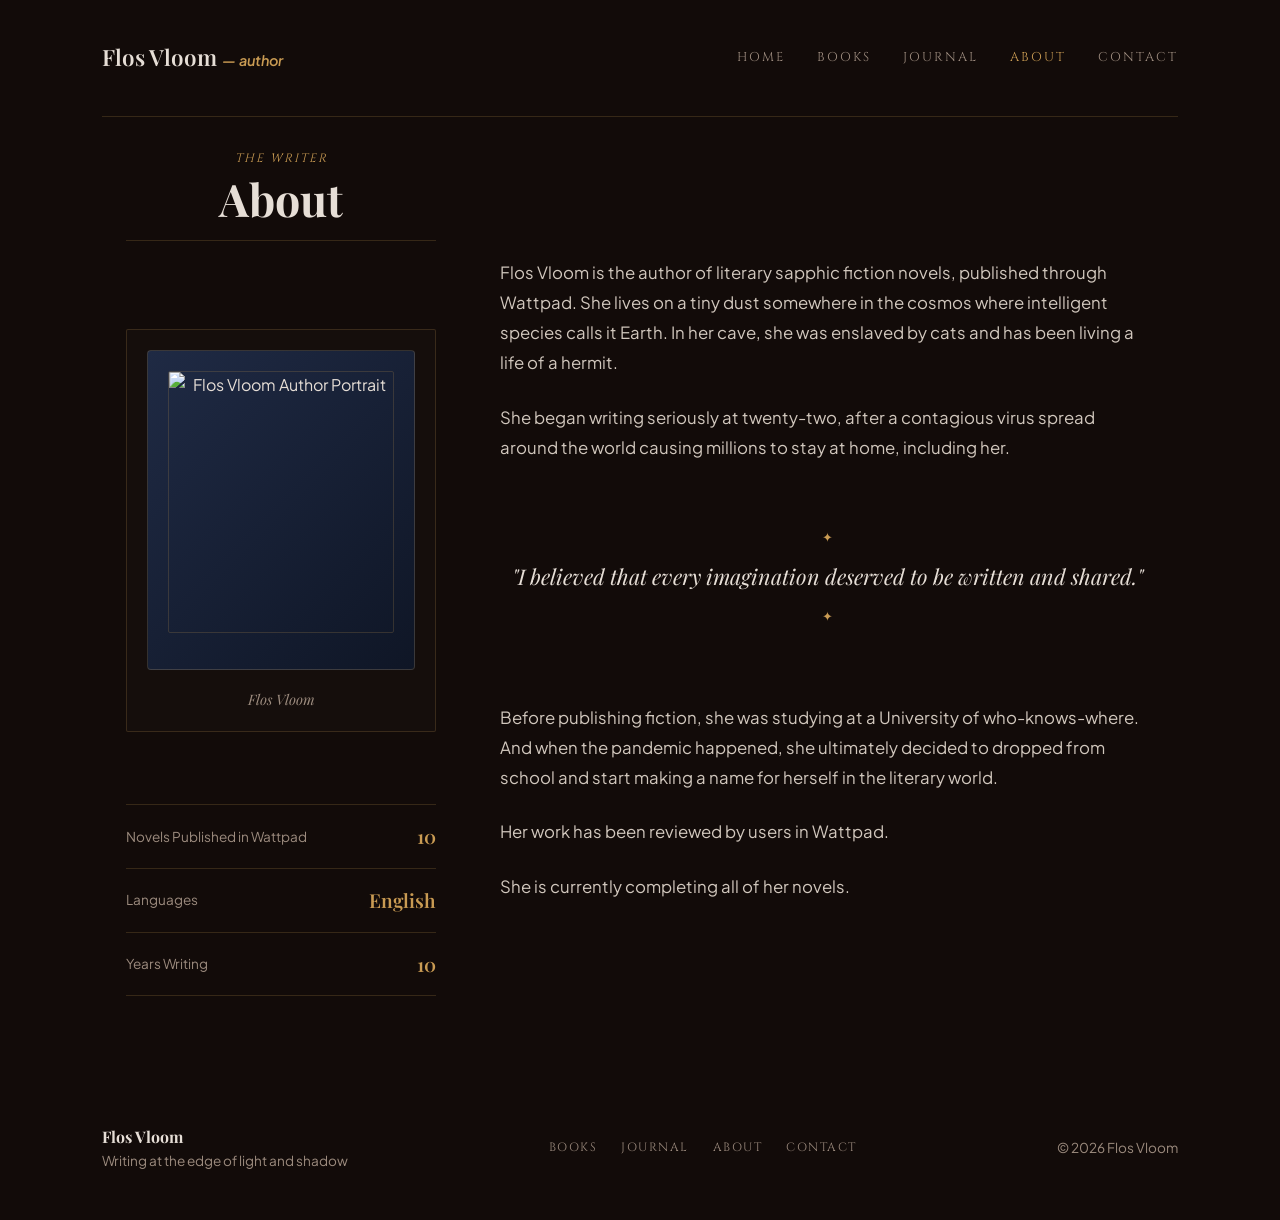
==== commit 469e20d7: "Align About header and portrait card on left sidebar to match reference design" ====
--- a/about.html
+++ b/about.html
@@ -4,7 +4,7 @@
     <meta charset="UTF-8">
     <meta name="viewport" content="width=device-width, initial-scale=1.0">
     <title>About — Flos Vloom</title>
-    <link rel="stylesheet" href="/style.css">
+    <link rel="stylesheet" href="style.css">
 </head>
 <body>
 
@@ -23,30 +23,34 @@
     </header>
 
     <main>
-        <!-- Page Header -->
-        <section class="page-header">
-            <span class="eyebrow">THE WRITER</span>
-            <h1>About</h1>
-        </section>
-
         <!-- About Layout Grid -->
         <section class="about-grid">
             
-            <!-- Left Sidebar: Portrait & Stats -->
+            <!-- Left Sidebar: Header, Portrait & Stats -->
             <aside class="about-sidebar">
-                <div class="portrait-frame">
-                    <!-- Author Image -->
-                    <img src="/novels/photos/author-portrait.jpg" alt="Flos Vloom Author Portrait">
-                    <span class="portrait-label">Flos Vloom</span>
+                
+                <!-- Left-Aligned Page Title -->
+                <div class="about-header">
+                    <span class="eyebrow">THE WRITER</span>
+                    <h1>About</h1>
                 </div>
 
+                <!-- Framed Outer Portrait Box -->
+                <div class="portrait-card">
+                    <div class="portrait-frame">
+                        <img src="/novels/photos/author-portrait.jpg" alt="Flos Vloom Author Portrait">
+                    </div>
+                    <span class="portrait-caption">Flos Vloom</span>
+                </div>
+
+                <!-- Author Stats List -->
                 <div class="stats-container">
                     <div class="stat-item">
                         <span class="stat-label">Novels Published in Wattpad</span>
                         <span class="stat-value">10</span>
                     </div>
                     <div class="stat-item">
-                        <span class="stat-label">Language</span>
+                        <span class="stat-label">Languages</span>
                         <span class="stat-value">English</span>
                     </div>
                     <div class="stat-item">
@@ -54,9 +58,10 @@
                         <span class="stat-value">10</span>
                     </div>
                 </div>
+
             </aside>
 
-            <!-- Right Content: Biography & Press -->
+            <!-- Right Content: Biography -->
             <article class="about-content">
                 <p class="bio-paragraph">
                     Flos Vloom is the author of literary sapphic fiction novels, published through Wattpad. 
@@ -68,7 +73,7 @@
                     She began writing seriously at twenty-two, after a contagious virus spread around the world causing millions to stay at home, including her.
                 </p>
 
-                <!-- Centered Quote Block -->
+                <!-- Centered Quote Callout -->
                 <div class="content-quote-block">
                     <span class="divider-icon">✦</span>
                     <blockquote>
--- a/style.css
+++ b/style.css
@@ -392,59 +392,72 @@
 }
 
 /* ==========================================================================
-   BOOKS PAGE SHOWCASE & ALTERNATING LAYOUT STYLES
+   ABOUT PAGE - LEFT-ALIGNED HEADER & SIDEBAR LAYOUT
    ========================================================================== */
 
-.page-header {
+.about-grid {
+    max-width: 1050px;
+    margin: 0 auto;
+    padding: 3rem 2rem 5rem;
+    display: grid;
+    grid-template-columns: 310px 1fr;
+    gap: 3.5rem;
+    align-items: start;
+}
+
+.about-sidebar {
+    display: flex;
+    flex-direction: column;
+    width: 100%;
+}
+
+/* Left-Aligned Header Above Portrait */
+.about-header {
+    text-align: left;
+    margin-bottom: 2rem;
+    padding-bottom: 1rem;
+    border-bottom: 1px solid var(--border-color);
+}
+
+.about-header .eyebrow {
+    font-size: 0.75rem;
+    letter-spacing: 2px;
+    color: var(--accent-gold);
+    text-transform: uppercase;
+    font-style: italic;
+    display: block;
+    margin-bottom: 0.4rem;
+}
+
+.about-header h1 {
+    font-family: var(--font-heading);
+    font-size: 2.8rem;
+    color: var(--text-primary);
+    margin: 0;
+    line-height: 1.1;
+}
+
+/* Framed Outer Portrait Box */
+.portrait-card {
+    background-color: rgba(255, 255, 255, 0.015);
+    border: 1px solid var(--border-color);
+    padding: 1.25rem;
     text-align: center;
-    padding: 3rem 1rem 2rem;
-    max-width: 800px;
-    margin: 0 auto;
-}
-
-.books-showcase {
-    max-width: 1100px;
-    margin: 0 auto;
-    padding: 2rem 1.5rem;
-    display: flex;
-    flex-direction: column;
-    gap: 3.5rem;
-}
-
-/* Alternating Card Layout */
-.book-item {
-    display: flex;
-    align-items: flex-start;
-    gap: 3rem;
-    padding: 2.5rem;
-    background-color: var(--card-bg);
+    border-radius: 2px;
+    margin-bottom: 2rem;
+}
+
+.portrait-frame {
+    width: 100%;
+    height: 320px;
+    overflow: hidden;
+    border-radius: 2px;
     border: 1px solid var(--border-color);
-    border-radius: 6px;
-    transition: border-color 0.3s ease, transform 0.2s ease;
-}
-
-.book-item:hover {
-    border-color: var(--accent-gold);
-}
-
-/* Reverse Row Layout for Book 2 */
-.book-item.reverse {
-    flex-direction: row-reverse;
-}
-
-/* Book Cover Frame */
-.book-cover {
-    width: 220px;
-    height: 330px;
-    flex-shrink: 0;
-    overflow: hidden;
-    border-radius: 4px;
-    border: 1px solid var(--border-color);
-    box-shadow: 0 8px 25px rgba(0, 0, 0, 0.5);
-    background-color: rgba(255, 255, 255, 0.02);
-}
-
-.book-cover img {
+    background: linear-gradient(135deg, #1f2a44, #0f1626);
+    margin-bottom: 1rem;
+}
+
+.portrait-frame img {
     width: 100%;
     height: 100%;
     object-fit: cover;
@@ -452,137 +465,84 @@
     display: block;
 }
 
-/* Book Details Column */
-.book-details {
-    flex: 1;
-    display: flex;
-    flex-direction: column;
-    gap: 0.9rem;
-}
-
-.book-meta-top {
-    display: flex;
-    align-items: center;
-    gap: 1rem;
+.portrait-caption {
+    font-family: var(--font-heading);
+    font-style: italic;
+    font-size: 0.9rem;
+    color: var(--text-muted);
+}
+
+/* Author Stats List */
+.stats-container {
+    display: flex;
+    flex-direction: column;
+}
+
+.stat-item {
+    display: flex;
+    justify-content: space-between;
+    align-items: center;
+    padding: 0.9rem 0;
+    border-bottom: 1px solid var(--border-color);
+}
+
+.stat-label {
+    font-size: 0.85rem;
+    color: var(--text-muted);
+}
+
+.stat-value {
+    font-family: var(--font-heading);
+    font-size: 1.25rem;
+    font-weight: 600;
+    color: var(--accent-gold);
+}
+
+/* Right Bio Column Alignment */
+.about-content {
+    display: flex;
+    flex-direction: column;
+    gap: 1.5rem;
+    padding-top: 6.8rem; /* Aligns bio text top with the portrait card */
+}
+
+.bio-paragraph {
+    font-size: 1.05rem;
+    line-height: 1.8;
+    color: #d1c7bd;
+    margin: 0;
+}
+
+/* Quote Callout */
+.content-quote-block {
+    text-align: center;
+    margin: 1.5rem 0;
+    padding: 1rem 0;
+}
+
+.content-quote-block blockquote {
+    font-family: var(--font-heading);
+    font-style: italic;
+    font-size: 1.3rem;
+    color: var(--text-primary);
+    margin: 0.8rem 0;
+    line-height: 1.5;
+}
+
+.divider-icon {
+    color: var(--accent-gold);
     font-size: 0.8rem;
-    letter-spacing: 1px;
-}
-
-/* Status Badges */
-.badge-status {
-    padding: 0.25rem 0.6rem;
-    border-radius: 2px;
-    font-size: 0.7rem;
-    font-weight: 600;
-    letter-spacing: 1px;
-    text-transform: uppercase;
-}
-
-.badge-status.available {
-    background-color: rgba(74, 222, 128, 0.12);
-    color: #4ade80;
-    border: 1px solid rgba(74, 222, 128, 0.3);
-}
-
-.badge-status.coming-soon {
-    background-color: rgba(201, 155, 83, 0.12);
-    color: var(--accent-gold);
-    border: 1px solid rgba(201, 155, 83, 0.3);
-}
-
-.book-genre, 
-.book-year {
-    color: var(--text-muted);
-    text-transform: uppercase;
-}
-
-.book-details h2 {
-    font-family: var(--font-heading);
-    font-size: 1.75rem;
-    color: var(--text-primary);
-    margin: 0;
-    line-height: 1.25;
-}
-
-.book-synopsis {
-    color: #d1c7bd;
-    font-size: 0.95rem;
-    line-height: 1.7;
-    margin: 0;
-}
-
-/* Tag Pills */
-.book-tags {
-    display: flex;
-    flex-wrap: wrap;
-    gap: 0.5rem;
-    margin-top: 0.5rem;
-}
-
-.tag {
-    font-size: 0.75rem;
-    padding: 0.3rem 0.75rem;
-    background-color: rgba(255, 255, 255, 0.03);
-    border: 1px solid var(--border-color);
-    color: var(--text-muted);
-    border-radius: 2px;
-}
-
-.book-actions {
-    display: flex;
-    gap: 1rem;
-    margin-top: 1rem;
-}
-
-/* Forthcoming Section */
-.forthcoming-section {
-    max-width: 1100px;
-    margin: 4rem auto 2rem;
-    padding: 0 1.5rem;
-}
-
-.section-divider-title {
-    text-align: center;
-    margin-bottom: 2rem;
-}
-
-.section-divider-title span {
-    font-size: 0.8rem;
-    letter-spacing: 3px;
-    color: var(--accent-gold);
-    text-transform: uppercase;
-}
-
-.forthcoming-card {
-    display: flex;
-    align-items: center;
-    gap: 2.5rem;
-    padding: 2rem;
-    background-color: var(--card-bg);
-    border: 1px dashed var(--border-color);
-    border-radius: 6px;
-}
-
-/* Mobile & Tablet Responsive View */
-@media (max-width: 850px) {
-    .book-item,
-    .book-item.reverse,
-    .forthcoming-card {
-        flex-direction: column;
-        align-items: center;
-        text-align: center;
-        padding: 1.5rem;
+}
+
+/* Mobile Responsive Stacking */
+@media (max-width: 900px) {
+    .about-grid {
+        grid-template-columns: 1fr;
+        gap: 2rem;
     }
 
-    .book-meta-top,
-    .book-tags,
-    .book-actions {
-        justify-content: center;
-    }
-
-    .book-cover {
-        width: 180px;
-        height: 270px;
+    .about-content {
+        padding-top: 0;
     }
 }
 
